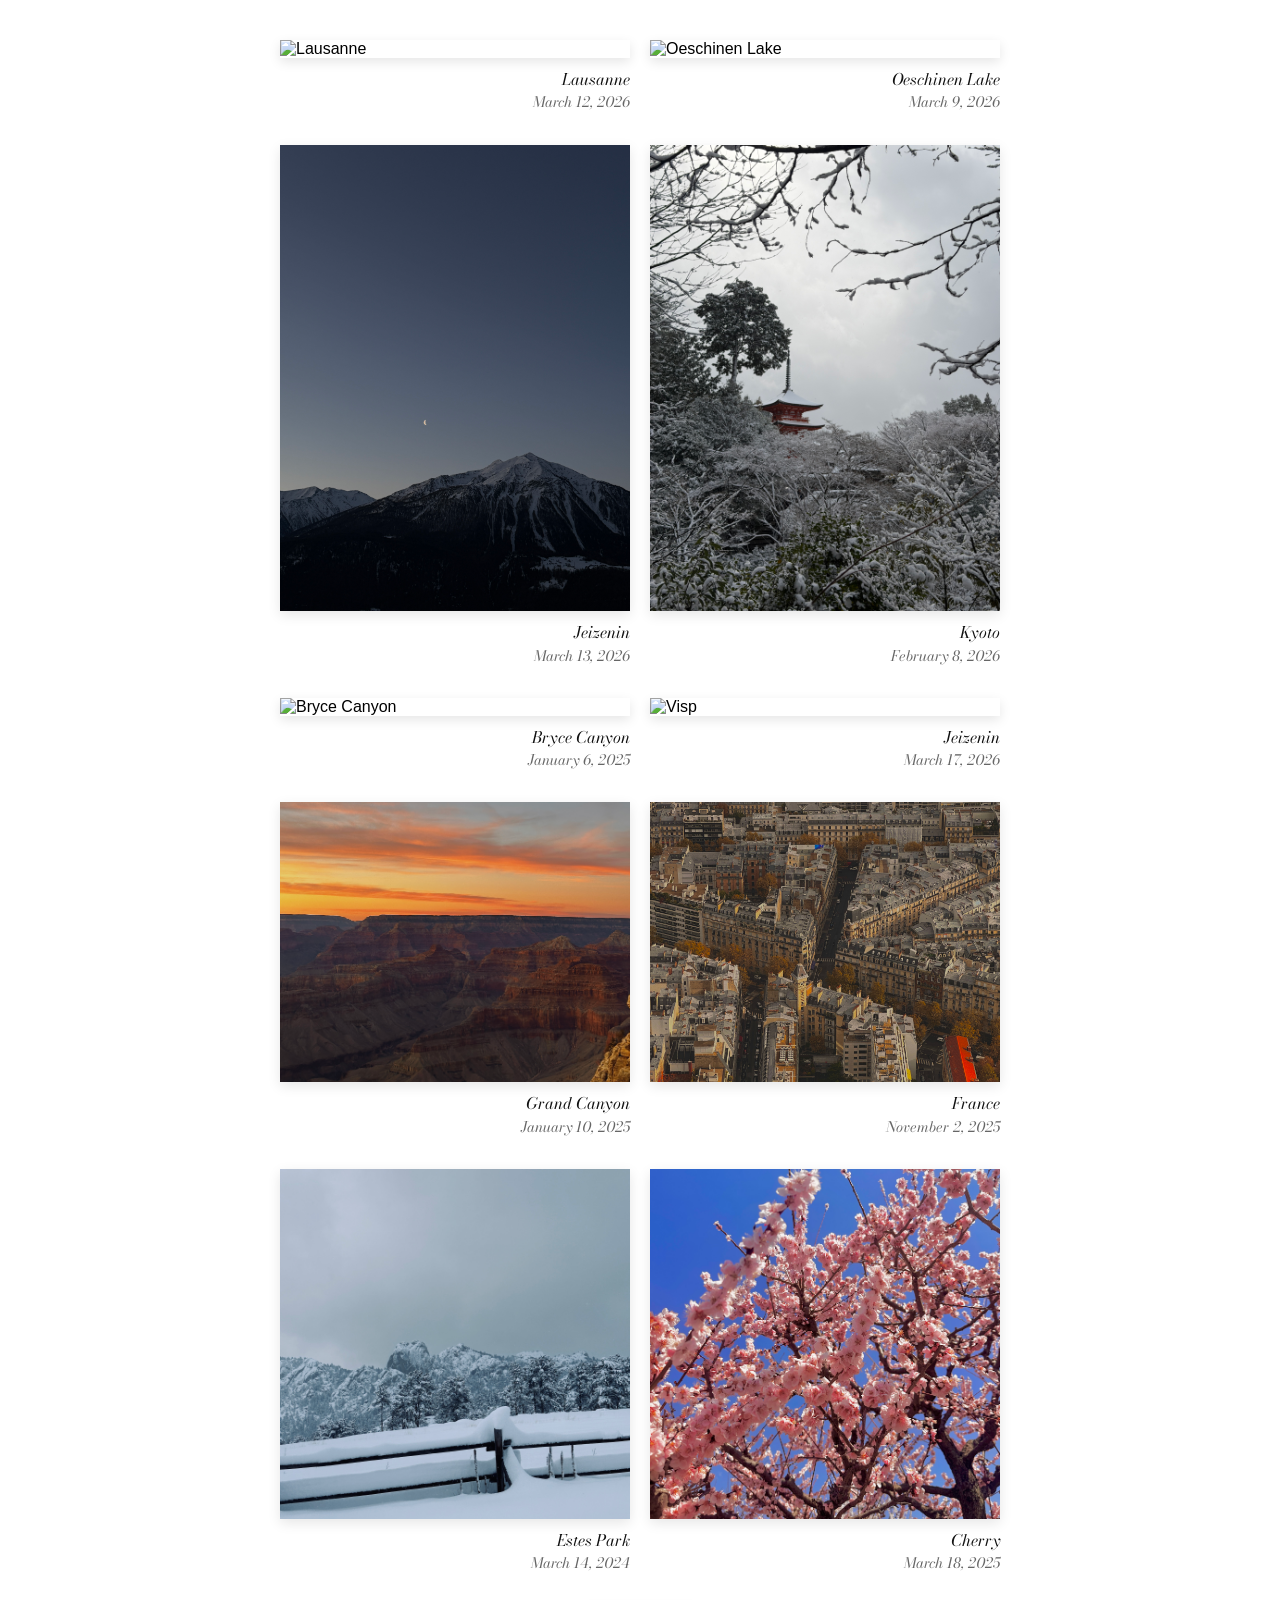
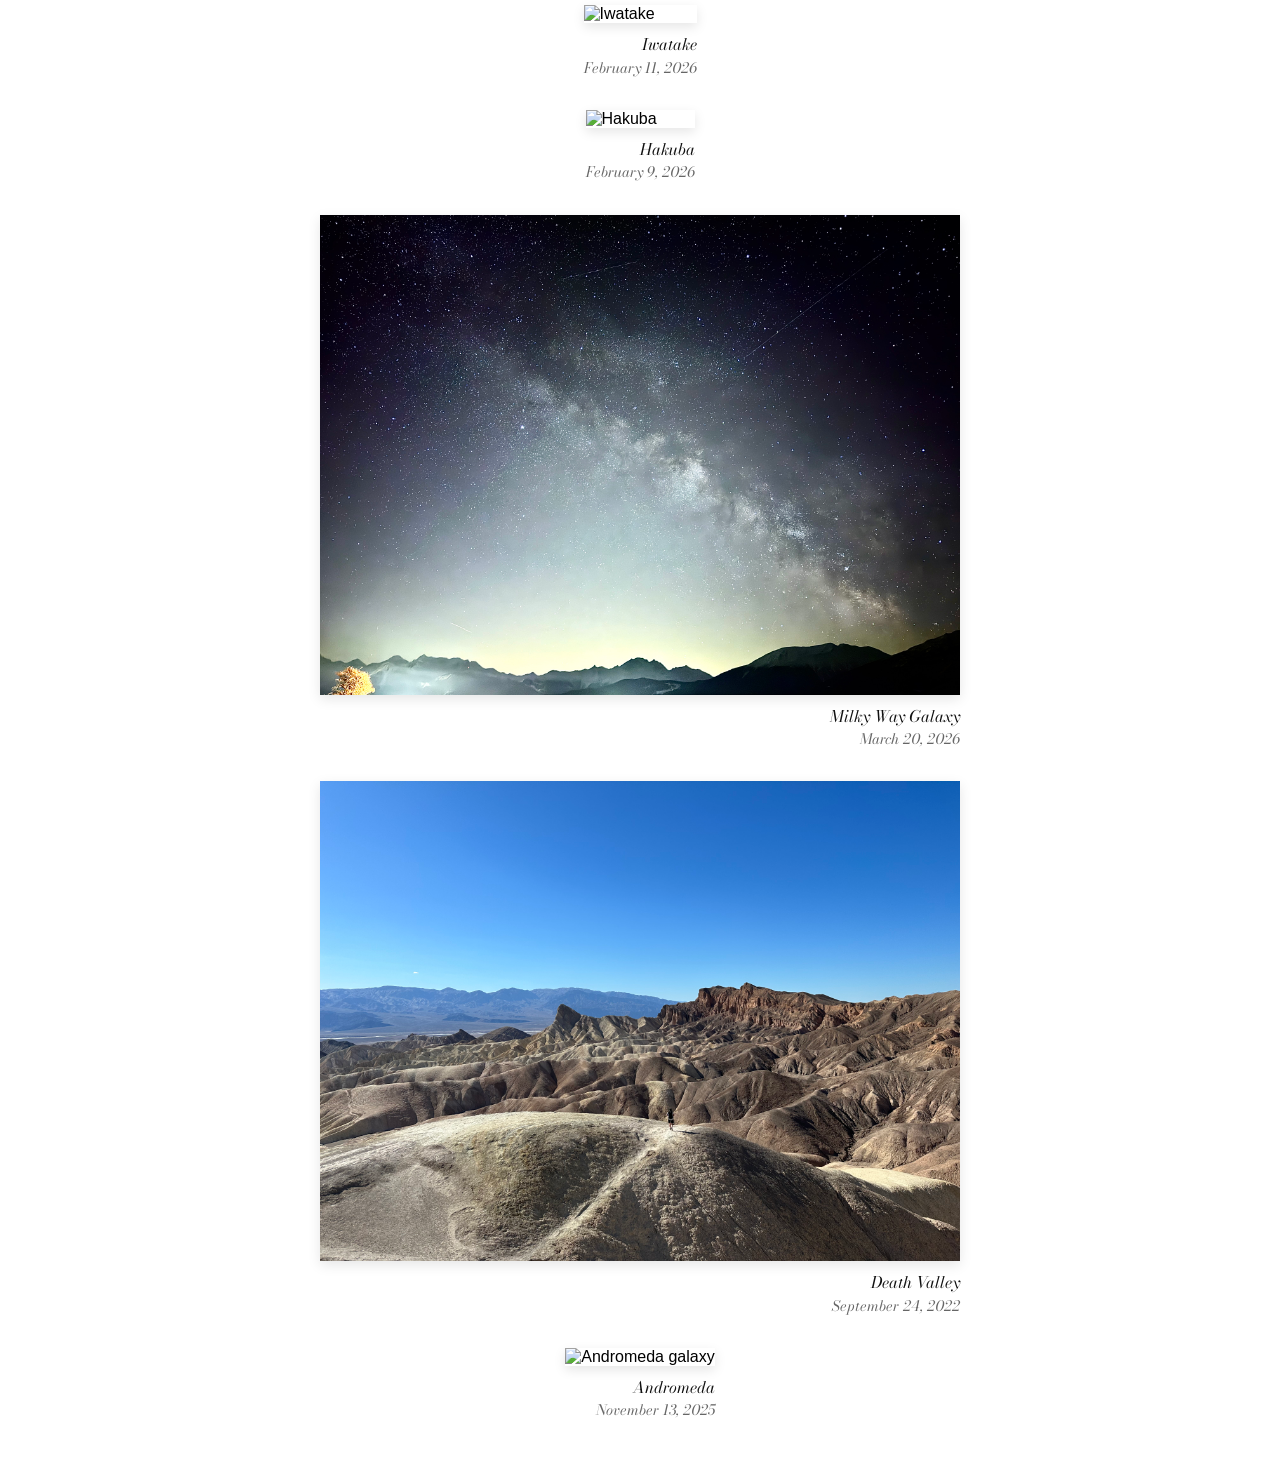
==== gallery/index.html @ 1785c8f6 "add gallery" ====
<!DOCTYPE html>
<html lang="en">
<head>
  <meta charset="UTF-8">
  <meta name="viewport" content="width=device-width, initial-scale=1.0">
  <title>Gallery - Harold Mciver</title>
  <link href="https://fonts.googleapis.com/css2?family=Roboto:wght@300;400;500&display=swap" rel="stylesheet">
  <link rel="stylesheet" href="../style.css">
  <link rel="icon" href="../poke.webp" type="image/webp">
</head>
<body class="gallery-page">
  <main class="gallery-container">
    <div class="gallery-stack">
      <div class="gallery-pair">
        <article class="gallery-row">
          <div class="gallery-row__frame">
            <div class="gallery-row__media">
              <img src="lausanne3-12-26.JPG" alt="Lausanne" title="Lausanne" data-date="March 12, 2026">
            </div>
            <div class="gallery-row__caption">
              <div class="gallery-row__title"></div>
              <div class="gallery-row__date"></div>
            </div>
          </div>
        </article>
        <article class="gallery-row">
          <div class="gallery-row__frame">
            <div class="gallery-row__media">
              <img src="Oeschinenlake3-9-26.JPG" alt="Oeschinen Lake" title="Oeschinen Lake" data-date="March 9, 2026">
            </div>
            <div class="gallery-row__caption">
              <div class="gallery-row__title"></div>
              <div class="gallery-row__date"></div>
            </div>
          </div>
        </article>
      </div>
      <div class="gallery-pair">
        <article class="gallery-row">
          <div class="gallery-row__frame">
            <div class="gallery-row__media">
              <img src="jeizenin,swiss3-13-26.JPG" alt="Jeizen-in, Switzerland" title="Jeizenin" data-date="March 13, 2026">
            </div>
            <div class="gallery-row__caption">
              <div class="gallery-row__title"></div>
              <div class="gallery-row__date"></div>
            </div>
          </div>
        </article>
        <article class="gallery-row">
          <div class="gallery-row__frame">
            <div class="gallery-row__media">
              <img src="kyoto2-8-26.JPG" alt="Kyoto" title="Kyoto" data-date="February 8, 2026">
            </div>
            <div class="gallery-row__caption">
              <div class="gallery-row__title"></div>
              <div class="gallery-row__date"></div>
            </div>
          </div>
        </article>
      </div>
      <div class="gallery-pair">
        <article class="gallery-row">
          <div class="gallery-row__frame">
            <div class="gallery-row__media">
              <img src="brycecanyon1-6-25.JPG" alt="Bryce Canyon" title="Bryce Canyon" data-date="January 6, 2025">
            </div>
            <div class="gallery-row__caption">
              <div class="gallery-row__title"></div>
              <div class="gallery-row__date"></div>
            </div>
          </div>
        </article>
        <article class="gallery-row">
          <div class="gallery-row__frame">
            <div class="gallery-row__media">
              <img src="visp3-17-26.JPG" alt="Visp" title="Jeizenin" data-date="March 17, 2026">
            </div>
            <div class="gallery-row__caption">
              <div class="gallery-row__title"></div>
              <div class="gallery-row__date"></div>
            </div>
          </div>
        </article>
      </div>
      <div class="gallery-pair">
        <article class="gallery-row">
          <div class="gallery-row__frame">
            <div class="gallery-row__media">
              <img src="grandcanyon1-3-25.JPG" alt="Grand Canyon" title="Grand Canyon" data-date="January 10, 2025">
            </div>
            <div class="gallery-row__caption">
              <div class="gallery-row__title"></div>
              <div class="gallery-row__date"></div>
            </div>
          </div>
        </article>
        <article class="gallery-row">
          <div class="gallery-row__frame">
            <div class="gallery-row__media">
              <img src="france11-2-25.JPG" alt="France" title="France" data-date="November 2, 2025">
            </div>
            <div class="gallery-row__caption">
              <div class="gallery-row__title"></div>
              <div class="gallery-row__date"></div>
            </div>
          </div>
        </article>
      </div>
      <div class="gallery-pair">
        <article class="gallery-row">
          <div class="gallery-row__frame">
            <div class="gallery-row__media">
              <img src="estes3-14-24.JPG" alt="Estes Park" title="Estes Park" data-date="March 14, 2024">
            </div>
            <div class="gallery-row__caption">
              <div class="gallery-row__title"></div>
              <div class="gallery-row__date"></div>
            </div>
          </div>
        </article>
        <article class="gallery-row">
          <div class="gallery-row__frame">
            <div class="gallery-row__media">
              <img src="cherry3-18-25.JPG" alt="Cherry blossoms" title="Cherry" data-date="March 18, 2025">
            </div>
            <div class="gallery-row__caption">
              <div class="gallery-row__title"></div>
              <div class="gallery-row__date"></div>
            </div>
          </div>
        </article>
      </div>
      <article class="gallery-row">
        <div class="gallery-row__frame">
          <div class="gallery-row__media">
            <img src="iwatake.jpg" alt="Iwatake" title="Iwatake" data-date="February 11, 2026">
          </div>
          <div class="gallery-row__caption">
            <div class="gallery-row__title"></div>
            <div class="gallery-row__date"></div>
          </div>
        </div>
      </article>
      <article class="gallery-row">
        <div class="gallery-row__frame">
          <div class="gallery-row__media">
            <img src="hakuba.jpg" alt="Hakuba" title="Hakuba" data-date="February 9, 2026">
          </div>
          <div class="gallery-row__caption">
            <div class="gallery-row__title"></div>
            <div class="gallery-row__date"></div>
          </div>
        </div>
      </article>
      <article class="gallery-row">
        <div class="gallery-row__frame">
          <div class="gallery-row__media">
            <img src="gampel3-20-26.JPG" alt="Gampel Pavilion" title="Milky Way Galaxy" data-date="March 20, 2026">
          </div>
          <div class="gallery-row__caption">
            <div class="gallery-row__title"></div>
            <div class="gallery-row__date"></div>
          </div>
        </div>
      </article>
      <article class="gallery-row">
        <div class="gallery-row__frame">
          <div class="gallery-row__media">
            <img src="deathvalley9-24-22.jpeg" alt="Death Valley" title="Death Valley" data-date="September 24, 2022">
          </div>
          <div class="gallery-row__caption">
            <div class="gallery-row__title"></div>
            <div class="gallery-row__date"></div>
          </div>
        </div>
      </article>
      <article class="gallery-row">
        <div class="gallery-row__frame">
          <div class="gallery-row__media">
            <img src="andromeda11-13-2025.jpg" alt="Andromeda galaxy" title="Andromeda" data-date="November 13, 2025">
          </div>
          <div class="gallery-row__caption">
            <div class="gallery-row__title"></div>
            <div class="gallery-row__date"></div>
          </div>
        </div>
      </article>
    </div>
  </main>
  <script>
    document.querySelectorAll(".gallery-row").forEach(function (row) {
      var img = row.querySelector("img");
      if (!img) return;
      var titleEl = row.querySelector(".gallery-row__title");
      var dateEl = row.querySelector(".gallery-row__date");
      if (titleEl) titleEl.textContent = img.getAttribute("title") || "";
      if (dateEl) {
        var d = img.getAttribute("data-date");
        if (d) dateEl.textContent = d;
        else dateEl.parentNode.removeChild(dateEl);
      }
    });
  </script>
</body>
</html>
---- style.css ----
@import url("https://fonts.googleapis.com/css2?family=Bodoni+Moda:ital,wght@1,400&display=swap");

/* Reset */
* {
  margin: 0;
  padding: 0;
  box-sizing: border-box;
}

html {
  min-height: 100%;
}

body {
  font-family: "Helvetica Neue", Helvetica, Arial, sans-serif;
  color: #000;
  background: #fff;
  min-height: 100vh;
  min-height: 100dvh;
  margin: 0;
  padding: 24px 16px;
  box-sizing: border-box;
  display: grid;
  place-items: center;
}

.container {
  width: min(100%, 420px);
  max-width: 420px;
  margin: 0;
}

/* Profile section */
.profile {
  display: flex;
  align-items: center;
  margin-bottom: 24px;
  flex-wrap: nowrap;
}
.profile-image {
  width: 180px;
  height: 10px;
  object-fit: cover;
  border-radius: 10px;
  border: 2px solid #000;
  margin-right: 16px;
}
.profile-info {
  flex: 1;
  min-width: 0;
}
.profile-title {
  font-size: 1.5rem;
  font-weight: 500;
  margin-bottom: 4px;
}
.profile-header {
  font-size: 0.95rem;
  font-weight: 300;
  margin-bottom: 3px;
}

/* Social icons */
.social-icons {
  margin-top: 4px;
}
.social-icons a {
  margin-right: 6px;
}
.social-icons img {
  height: 22px;
  width: auto;
  vertical-align: middle;
  transition: transform 0.2s ease;
}
.social-icons a:hover img {
  transform: scale(1.2);
}
.social-icons img.gallery-icon {
  height: 26px;
}

/* Intro section */
.intro {
  margin-top: 12px;
}
.intro h2 {
  font-size: 1.4rem;
  font-weight: 500;
  margin-bottom: 8px;
}
.intro p {
  font-size: 0.95rem;
  line-height: 1.5;
  margin-bottom: 16px;
  font-weight: 300;
}

/* Resume button */
.resume-button {
  display: inline-block;
  background: #000;
  color: #fff;
  padding: 8px 16px;
  border-radius: 6px;
  text-decoration: none;
  font-size: 0.95rem;
  font-weight: 500;
  transition: background 0.2s ease, transform 0.2s ease;
}
.resume-button:hover {
  background: #222;
  transform: scale(1.05);
}

/* Responsive tweaks */
@media (max-width: 480px) {
  body {
    padding: 24px 16px;
  }
  .profile-image {
    width: 100px;
    height: 100px;
  }
}

/* Gallery page */
body.gallery-page {
  background: #fff;
  display: flex;
  justify-content: center;
  align-items: flex-start;
  min-height: 100vh;
  min-height: 100dvh;
  margin: 0;
  padding: 40px 20px;
  box-sizing: border-box;
}

.gallery-container {
  width: 100%;
  max-width: min(720px, 100%);
  margin: 0 auto;
}

.gallery-stack {
  display: flex;
  flex-direction: column;
  align-items: stretch;
  gap: 32px;
  width: 100%;
}

.gallery-pair {
  display: flex;
  flex-wrap: wrap;
  justify-content: center;
  align-items: flex-start;
  gap: 16px 20px;
  width: 100%;
}

.gallery-pair .gallery-row {
  flex: 1 1 calc(50% - 10px);
  min-width: min(100%, 240px);
  max-width: 100%;
}

.gallery-row {
  width: 100%;
  display: flex;
  justify-content: center;
}

/* Shrink-wraps to image width so caption aligns to the photo’s right edge */
.gallery-row__frame {
  display: flex;
  flex-direction: column;
  align-items: stretch;
  width: fit-content;
  max-width: 100%;
}

.gallery-pair .gallery-row__frame {
  width: 100%;
}

.gallery-row__media {
  display: block;
}

.gallery-row__media img {
  display: block;
  width: auto;
  max-width: 100%;
  height: auto;
  max-height: min(58dvh, 480px);
  box-shadow: 0 4px 12px rgba(0, 0, 0, 0.1);
}

.gallery-pair .gallery-row__media img {
  max-height: min(68dvh, 580px);
}

.gallery-row__caption {
  margin-top: 10px;
  text-align: right;
  width: 100%;
  box-sizing: border-box;
  font-family: "Bodoni 72", "Bodoni Moda", "Bodoni MT", Didot, Georgia, serif;
  font-style: italic;
}

.gallery-row__title {
  font-weight: 400;
  font-size: 1rem;
  line-height: 1.4;
  color: #111;
}

.gallery-row__date {
  font-weight: 400;
  font-size: 0.9rem;
  line-height: 1.4;
  color: #666;
  margin-top: 2px;
}
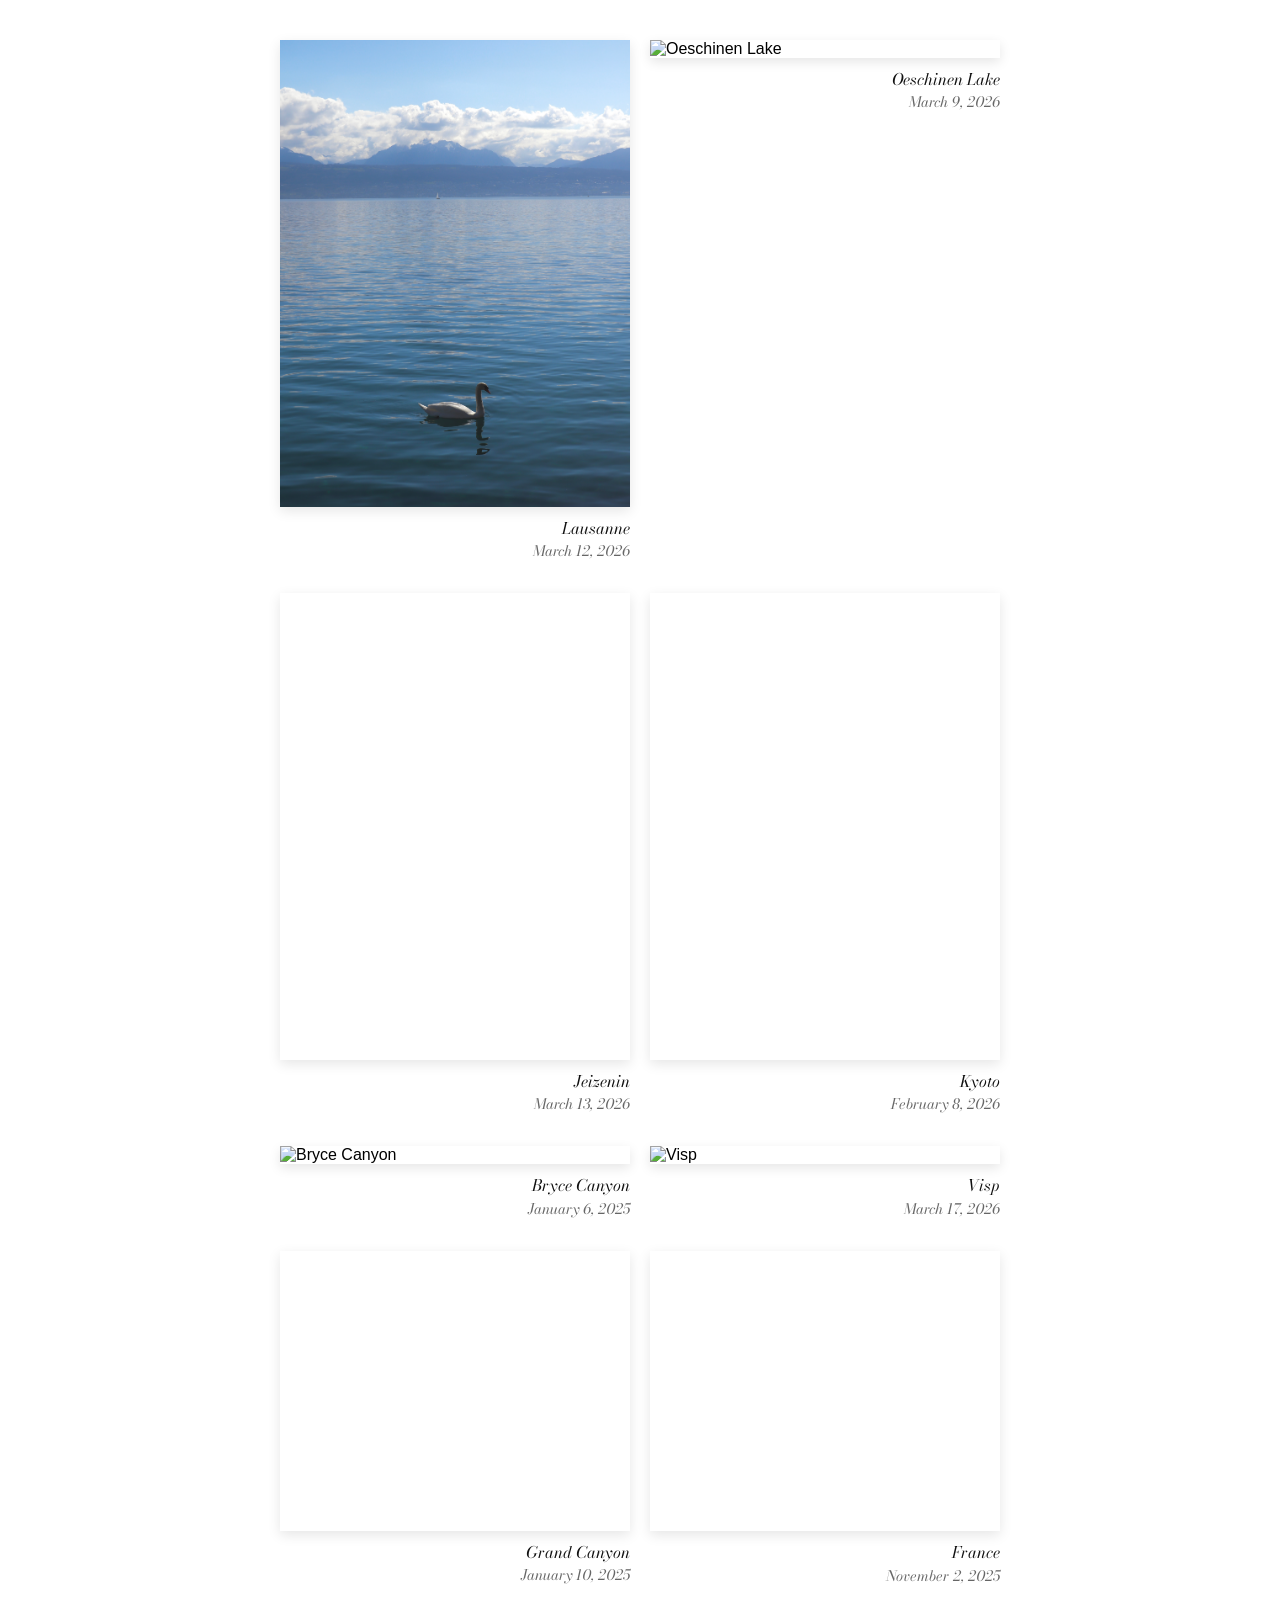
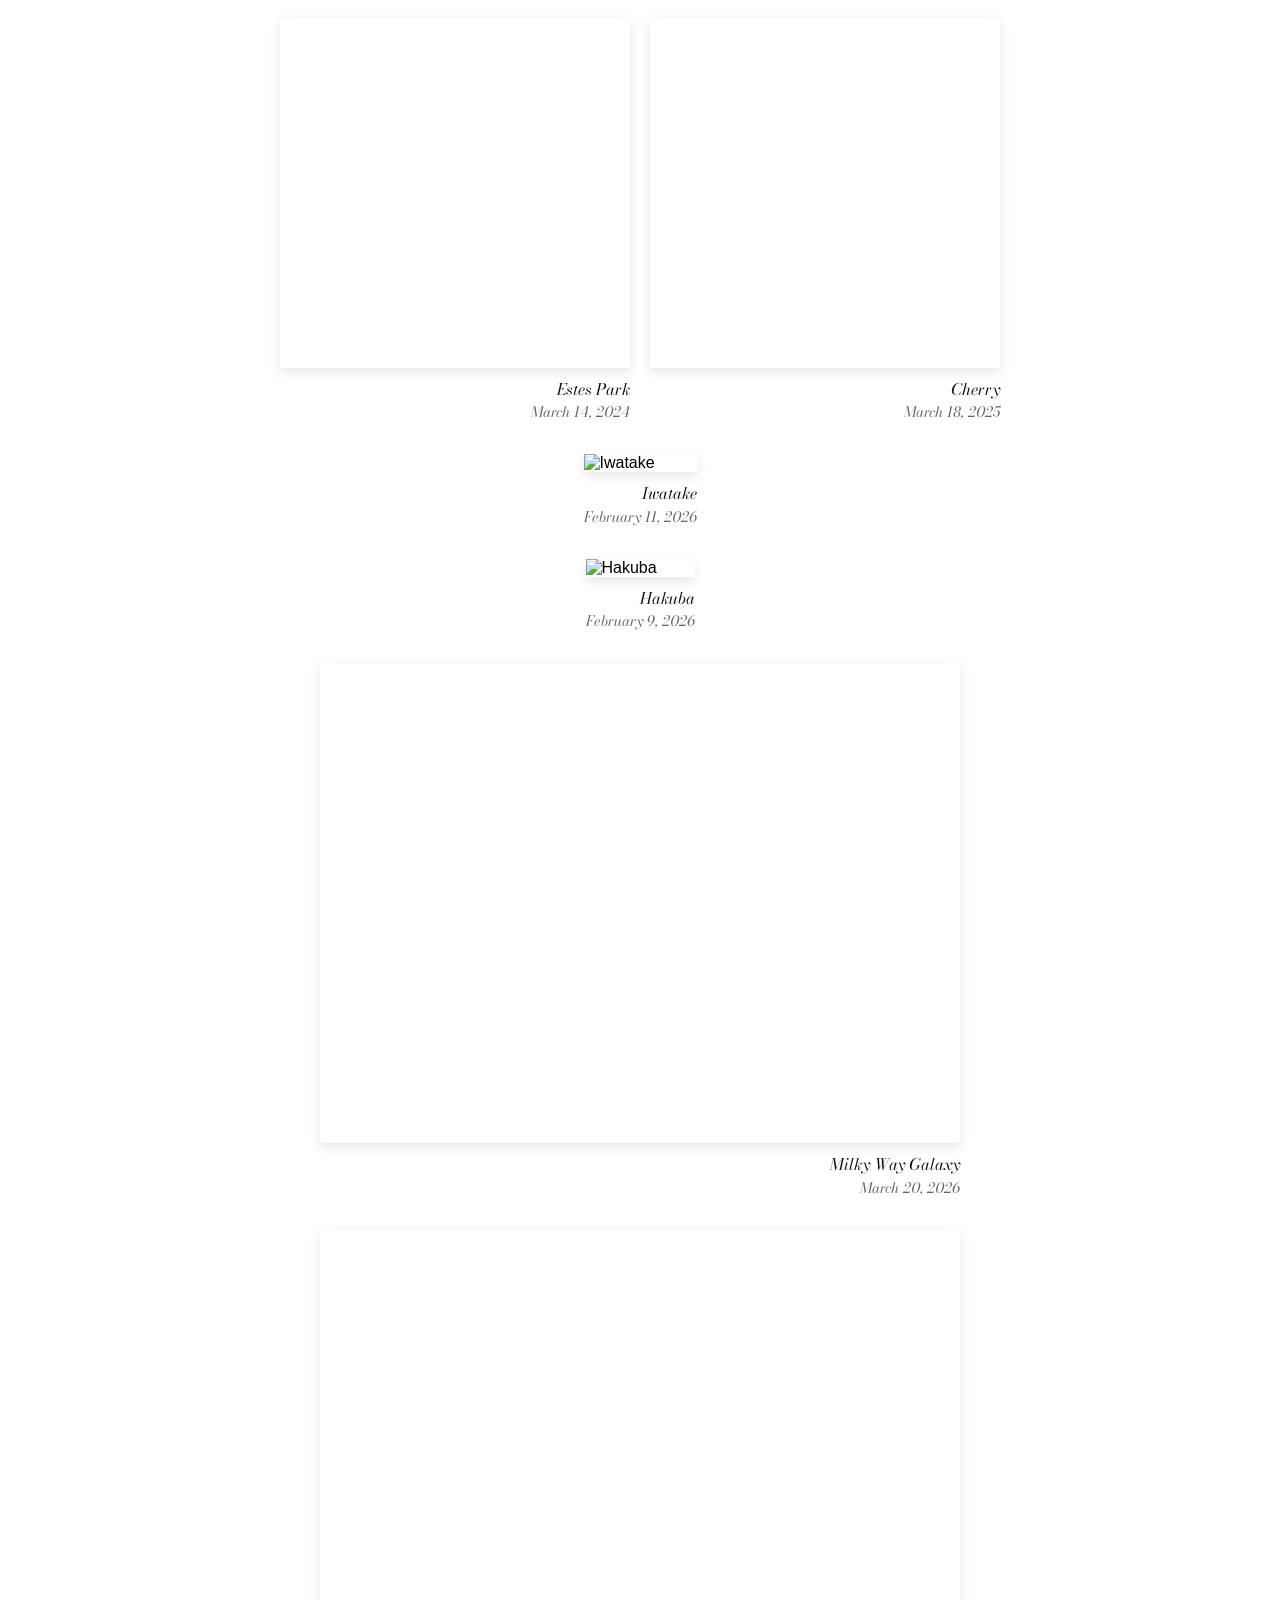
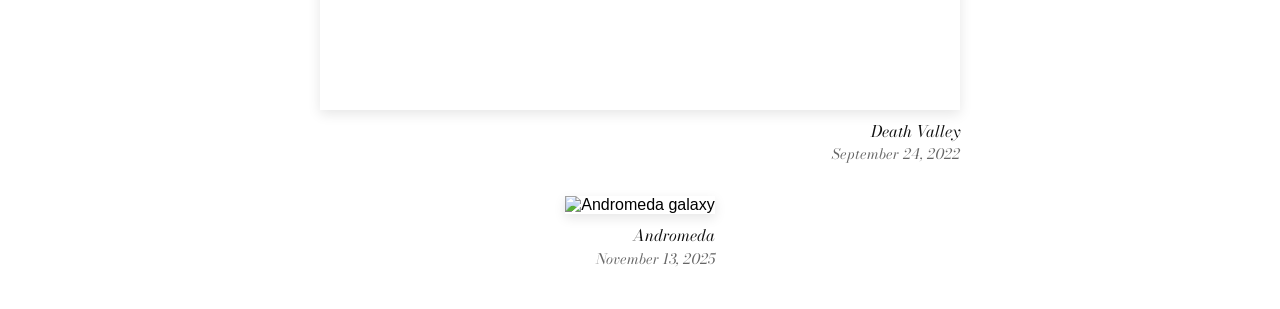
==== commit a0e69aac: "fix loading" ====
--- a/gallery/index.html
+++ b/gallery/index.html
@@ -15,170 +15,170 @@
         <article class="gallery-row">
           <div class="gallery-row__frame">
             <div class="gallery-row__media">
-              <img src="lausanne3-12-26.JPG" alt="Lausanne" title="Lausanne" data-date="March 12, 2026">
-            </div>
-            <div class="gallery-row__caption">
-              <div class="gallery-row__title"></div>
-              <div class="gallery-row__date"></div>
-            </div>
-          </div>
-        </article>
-        <article class="gallery-row">
-          <div class="gallery-row__frame">
-            <div class="gallery-row__media">
-              <img src="Oeschinenlake3-9-26.JPG" alt="Oeschinen Lake" title="Oeschinen Lake" data-date="March 9, 2026">
-            </div>
-            <div class="gallery-row__caption">
-              <div class="gallery-row__title"></div>
-              <div class="gallery-row__date"></div>
-            </div>
-          </div>
-        </article>
-      </div>
-      <div class="gallery-pair">
-        <article class="gallery-row">
-          <div class="gallery-row__frame">
-            <div class="gallery-row__media">
-              <img src="jeizenin,swiss3-13-26.JPG" alt="Jeizen-in, Switzerland" title="Jeizenin" data-date="March 13, 2026">
-            </div>
-            <div class="gallery-row__caption">
-              <div class="gallery-row__title"></div>
-              <div class="gallery-row__date"></div>
-            </div>
-          </div>
-        </article>
-        <article class="gallery-row">
-          <div class="gallery-row__frame">
-            <div class="gallery-row__media">
-              <img src="kyoto2-8-26.JPG" alt="Kyoto" title="Kyoto" data-date="February 8, 2026">
-            </div>
-            <div class="gallery-row__caption">
-              <div class="gallery-row__title"></div>
-              <div class="gallery-row__date"></div>
-            </div>
-          </div>
-        </article>
-      </div>
-      <div class="gallery-pair">
-        <article class="gallery-row">
-          <div class="gallery-row__frame">
-            <div class="gallery-row__media">
-              <img src="brycecanyon1-6-25.JPG" alt="Bryce Canyon" title="Bryce Canyon" data-date="January 6, 2025">
-            </div>
-            <div class="gallery-row__caption">
-              <div class="gallery-row__title"></div>
-              <div class="gallery-row__date"></div>
-            </div>
-          </div>
-        </article>
-        <article class="gallery-row">
-          <div class="gallery-row__frame">
-            <div class="gallery-row__media">
-              <img src="visp3-17-26.JPG" alt="Visp" title="Jeizenin" data-date="March 17, 2026">
-            </div>
-            <div class="gallery-row__caption">
-              <div class="gallery-row__title"></div>
-              <div class="gallery-row__date"></div>
-            </div>
-          </div>
-        </article>
-      </div>
-      <div class="gallery-pair">
-        <article class="gallery-row">
-          <div class="gallery-row__frame">
-            <div class="gallery-row__media">
-              <img src="grandcanyon1-3-25.JPG" alt="Grand Canyon" title="Grand Canyon" data-date="January 10, 2025">
-            </div>
-            <div class="gallery-row__caption">
-              <div class="gallery-row__title"></div>
-              <div class="gallery-row__date"></div>
-            </div>
-          </div>
-        </article>
-        <article class="gallery-row">
-          <div class="gallery-row__frame">
-            <div class="gallery-row__media">
-              <img src="france11-2-25.JPG" alt="France" title="France" data-date="November 2, 2025">
-            </div>
-            <div class="gallery-row__caption">
-              <div class="gallery-row__title"></div>
-              <div class="gallery-row__date"></div>
-            </div>
-          </div>
-        </article>
-      </div>
-      <div class="gallery-pair">
-        <article class="gallery-row">
-          <div class="gallery-row__frame">
-            <div class="gallery-row__media">
-              <img src="estes3-14-24.JPG" alt="Estes Park" title="Estes Park" data-date="March 14, 2024">
-            </div>
-            <div class="gallery-row__caption">
-              <div class="gallery-row__title"></div>
-              <div class="gallery-row__date"></div>
-            </div>
-          </div>
-        </article>
-        <article class="gallery-row">
-          <div class="gallery-row__frame">
-            <div class="gallery-row__media">
-              <img src="cherry3-18-25.JPG" alt="Cherry blossoms" title="Cherry" data-date="March 18, 2025">
-            </div>
-            <div class="gallery-row__caption">
-              <div class="gallery-row__title"></div>
-              <div class="gallery-row__date"></div>
-            </div>
-          </div>
-        </article>
-      </div>
-      <article class="gallery-row">
-        <div class="gallery-row__frame">
-          <div class="gallery-row__media">
-            <img src="iwatake.jpg" alt="Iwatake" title="Iwatake" data-date="February 11, 2026">
-          </div>
-          <div class="gallery-row__caption">
-            <div class="gallery-row__title"></div>
-            <div class="gallery-row__date"></div>
-          </div>
-        </div>
-      </article>
-      <article class="gallery-row">
-        <div class="gallery-row__frame">
-          <div class="gallery-row__media">
-            <img src="hakuba.jpg" alt="Hakuba" title="Hakuba" data-date="February 9, 2026">
-          </div>
-          <div class="gallery-row__caption">
-            <div class="gallery-row__title"></div>
-            <div class="gallery-row__date"></div>
-          </div>
-        </div>
-      </article>
-      <article class="gallery-row">
-        <div class="gallery-row__frame">
-          <div class="gallery-row__media">
-            <img src="gampel3-20-26.JPG" alt="Gampel Pavilion" title="Milky Way Galaxy" data-date="March 20, 2026">
-          </div>
-          <div class="gallery-row__caption">
-            <div class="gallery-row__title"></div>
-            <div class="gallery-row__date"></div>
-          </div>
-        </div>
-      </article>
-      <article class="gallery-row">
-        <div class="gallery-row__frame">
-          <div class="gallery-row__media">
-            <img src="deathvalley9-24-22.jpeg" alt="Death Valley" title="Death Valley" data-date="September 24, 2022">
-          </div>
-          <div class="gallery-row__caption">
-            <div class="gallery-row__title"></div>
-            <div class="gallery-row__date"></div>
-          </div>
-        </div>
-      </article>
-      <article class="gallery-row">
-        <div class="gallery-row__frame">
-          <div class="gallery-row__media">
-            <img src="andromeda11-13-2025.jpg" alt="Andromeda galaxy" title="Andromeda" data-date="November 13, 2025">
+              <img src="lausanne3-12-26.jpg" alt="Lausanne" title="Lausanne" data-date="March 12, 2026" decoding="async">
+            </div>
+            <div class="gallery-row__caption">
+              <div class="gallery-row__title"></div>
+              <div class="gallery-row__date"></div>
+            </div>
+          </div>
+        </article>
+        <article class="gallery-row">
+          <div class="gallery-row__frame">
+            <div class="gallery-row__media">
+              <img src="Oeschinenlake3-9-26.JPG" alt="Oeschinen Lake" title="Oeschinen Lake" data-date="March 9, 2026" decoding="async">
+            </div>
+            <div class="gallery-row__caption">
+              <div class="gallery-row__title"></div>
+              <div class="gallery-row__date"></div>
+            </div>
+          </div>
+        </article>
+      </div>
+      <div class="gallery-pair">
+        <article class="gallery-row">
+          <div class="gallery-row__frame">
+            <div class="gallery-row__media">
+              <img src="jeizenin,swiss3-13-26.JPG" alt="Jeizen-in, Switzerland" title="Jeizenin" data-date="March 13, 2026" loading="lazy" decoding="async">
+            </div>
+            <div class="gallery-row__caption">
+              <div class="gallery-row__title"></div>
+              <div class="gallery-row__date"></div>
+            </div>
+          </div>
+        </article>
+        <article class="gallery-row">
+          <div class="gallery-row__frame">
+            <div class="gallery-row__media">
+              <img src="kyoto2-8-26.JPG" alt="Kyoto" title="Kyoto" data-date="February 8, 2026" loading="lazy" decoding="async">
+            </div>
+            <div class="gallery-row__caption">
+              <div class="gallery-row__title"></div>
+              <div class="gallery-row__date"></div>
+            </div>
+          </div>
+        </article>
+      </div>
+      <div class="gallery-pair">
+        <article class="gallery-row">
+          <div class="gallery-row__frame">
+            <div class="gallery-row__media">
+              <img src="brycecanyon1-6-25.JPG" alt="Bryce Canyon" title="Bryce Canyon" data-date="January 6, 2025" loading="lazy" decoding="async">
+            </div>
+            <div class="gallery-row__caption">
+              <div class="gallery-row__title"></div>
+              <div class="gallery-row__date"></div>
+            </div>
+          </div>
+        </article>
+        <article class="gallery-row">
+          <div class="gallery-row__frame">
+            <div class="gallery-row__media">
+              <img src="visp3-17-26.JPG" alt="Visp" title="Visp" data-date="March 17, 2026" loading="lazy" decoding="async">
+            </div>
+            <div class="gallery-row__caption">
+              <div class="gallery-row__title"></div>
+              <div class="gallery-row__date"></div>
+            </div>
+          </div>
+        </article>
+      </div>
+      <div class="gallery-pair">
+        <article class="gallery-row">
+          <div class="gallery-row__frame">
+            <div class="gallery-row__media">
+              <img src="grandcanyon1-3-25.JPG" alt="Grand Canyon" title="Grand Canyon" data-date="January 10, 2025" loading="lazy" decoding="async">
+            </div>
+            <div class="gallery-row__caption">
+              <div class="gallery-row__title"></div>
+              <div class="gallery-row__date"></div>
+            </div>
+          </div>
+        </article>
+        <article class="gallery-row">
+          <div class="gallery-row__frame">
+            <div class="gallery-row__media">
+              <img src="france11-2-25.JPG" alt="France" title="France" data-date="November 2, 2025" loading="lazy" decoding="async">
+            </div>
+            <div class="gallery-row__caption">
+              <div class="gallery-row__title"></div>
+              <div class="gallery-row__date"></div>
+            </div>
+          </div>
+        </article>
+      </div>
+      <div class="gallery-pair">
+        <article class="gallery-row">
+          <div class="gallery-row__frame">
+            <div class="gallery-row__media">
+              <img src="estes3-14-24.JPG" alt="Estes Park" title="Estes Park" data-date="March 14, 2024" loading="lazy" decoding="async">
+            </div>
+            <div class="gallery-row__caption">
+              <div class="gallery-row__title"></div>
+              <div class="gallery-row__date"></div>
+            </div>
+          </div>
+        </article>
+        <article class="gallery-row">
+          <div class="gallery-row__frame">
+            <div class="gallery-row__media">
+              <img src="cherry3-18-25.JPG" alt="Cherry blossoms" title="Cherry" data-date="March 18, 2025" loading="lazy" decoding="async">
+            </div>
+            <div class="gallery-row__caption">
+              <div class="gallery-row__title"></div>
+              <div class="gallery-row__date"></div>
+            </div>
+          </div>
+        </article>
+      </div>
+      <article class="gallery-row">
+        <div class="gallery-row__frame">
+          <div class="gallery-row__media">
+            <img src="iwatake.jpg" alt="Iwatake" title="Iwatake" data-date="February 11, 2026" loading="lazy" decoding="async">
+          </div>
+          <div class="gallery-row__caption">
+            <div class="gallery-row__title"></div>
+            <div class="gallery-row__date"></div>
+          </div>
+        </div>
+      </article>
+      <article class="gallery-row">
+        <div class="gallery-row__frame">
+          <div class="gallery-row__media">
+            <img src="hakuba.jpg" alt="Hakuba" title="Hakuba" data-date="February 9, 2026" loading="lazy" decoding="async">
+          </div>
+          <div class="gallery-row__caption">
+            <div class="gallery-row__title"></div>
+            <div class="gallery-row__date"></div>
+          </div>
+        </div>
+      </article>
+      <article class="gallery-row">
+        <div class="gallery-row__frame">
+          <div class="gallery-row__media">
+            <img src="gampel3-20-26.JPG" alt="Gampel Pavilion" title="Milky Way Galaxy" data-date="March 20, 2026" loading="lazy" decoding="async">
+          </div>
+          <div class="gallery-row__caption">
+            <div class="gallery-row__title"></div>
+            <div class="gallery-row__date"></div>
+          </div>
+        </div>
+      </article>
+      <article class="gallery-row">
+        <div class="gallery-row__frame">
+          <div class="gallery-row__media">
+            <img src="deathvalley9-24-22.jpeg" alt="Death Valley" title="Death Valley" data-date="September 24, 2022" loading="lazy" decoding="async">
+          </div>
+          <div class="gallery-row__caption">
+            <div class="gallery-row__title"></div>
+            <div class="gallery-row__date"></div>
+          </div>
+        </div>
+      </article>
+      <article class="gallery-row">
+        <div class="gallery-row__frame">
+          <div class="gallery-row__media">
+            <img src="andromeda11-13-2025.jpg" alt="Andromeda galaxy" title="Andromeda" data-date="November 13, 2025" loading="lazy" decoding="async">
           </div>
           <div class="gallery-row__caption">
             <div class="gallery-row__title"></div>
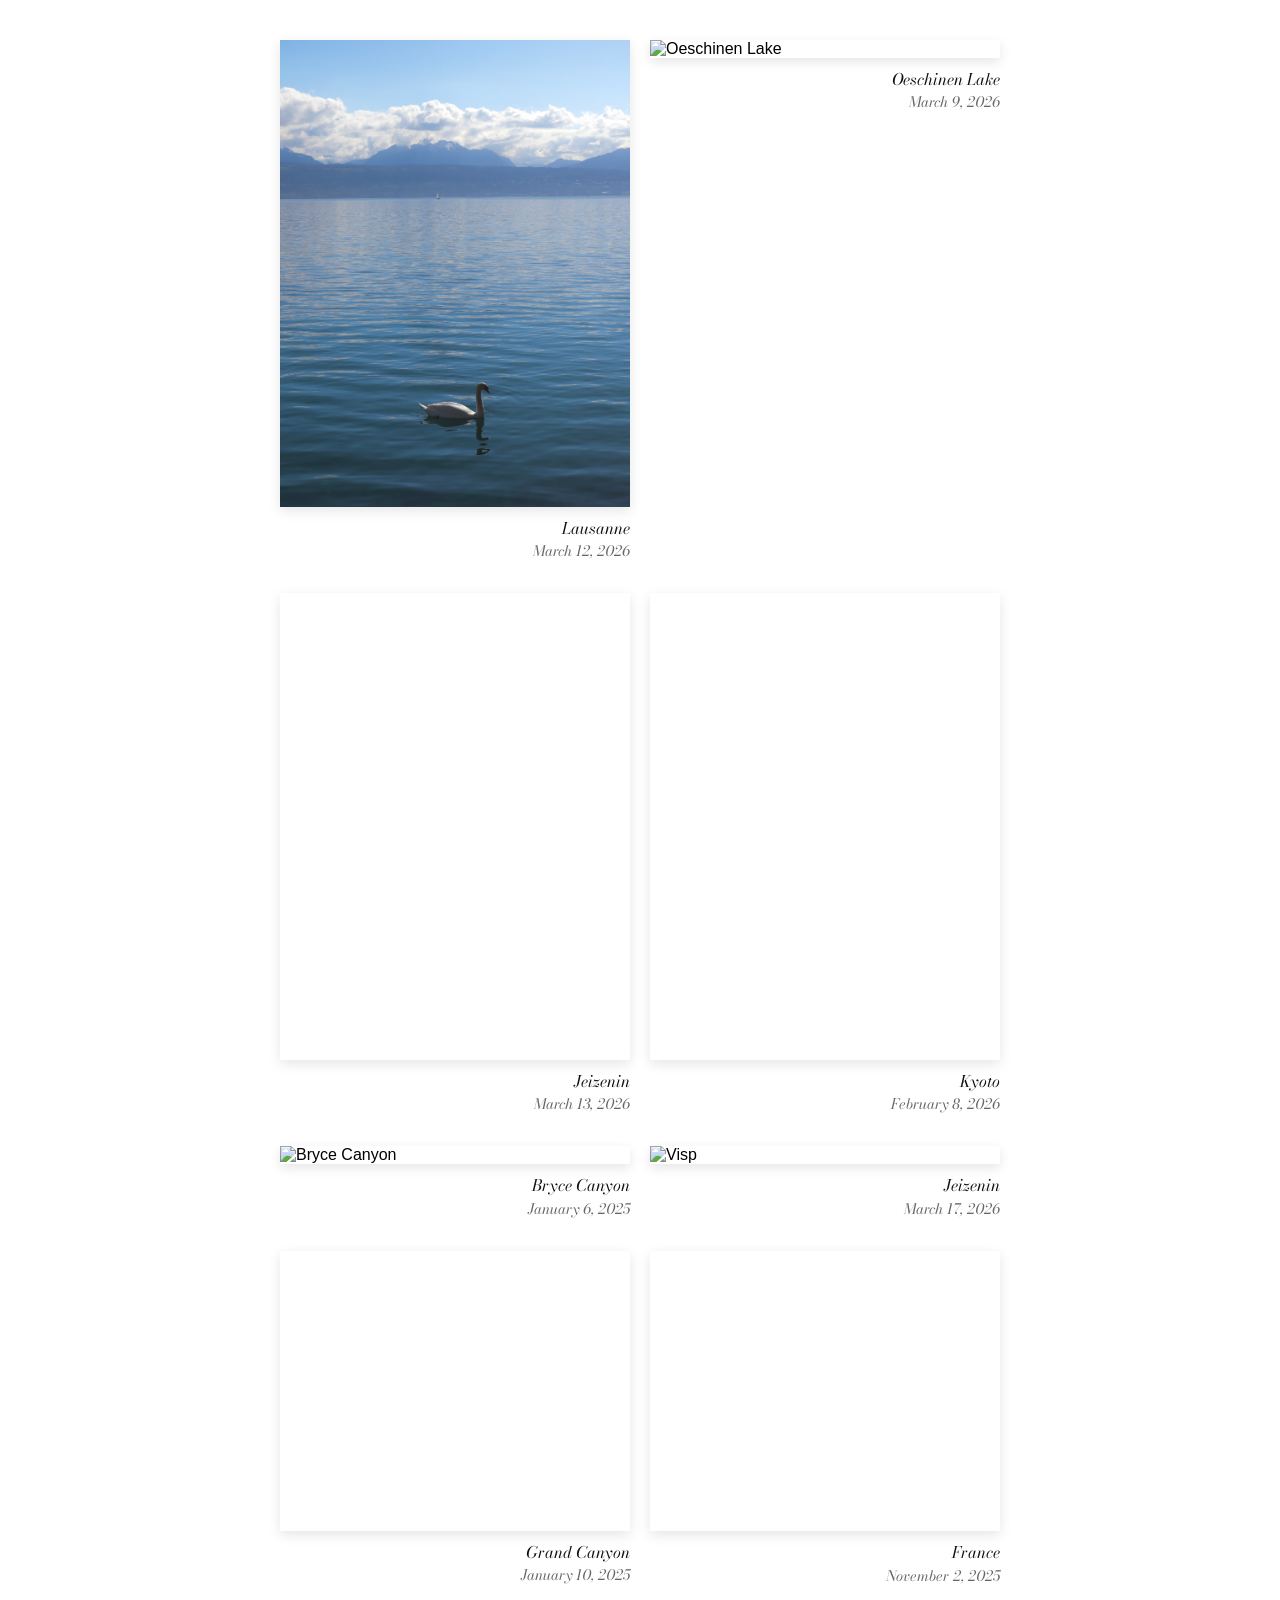
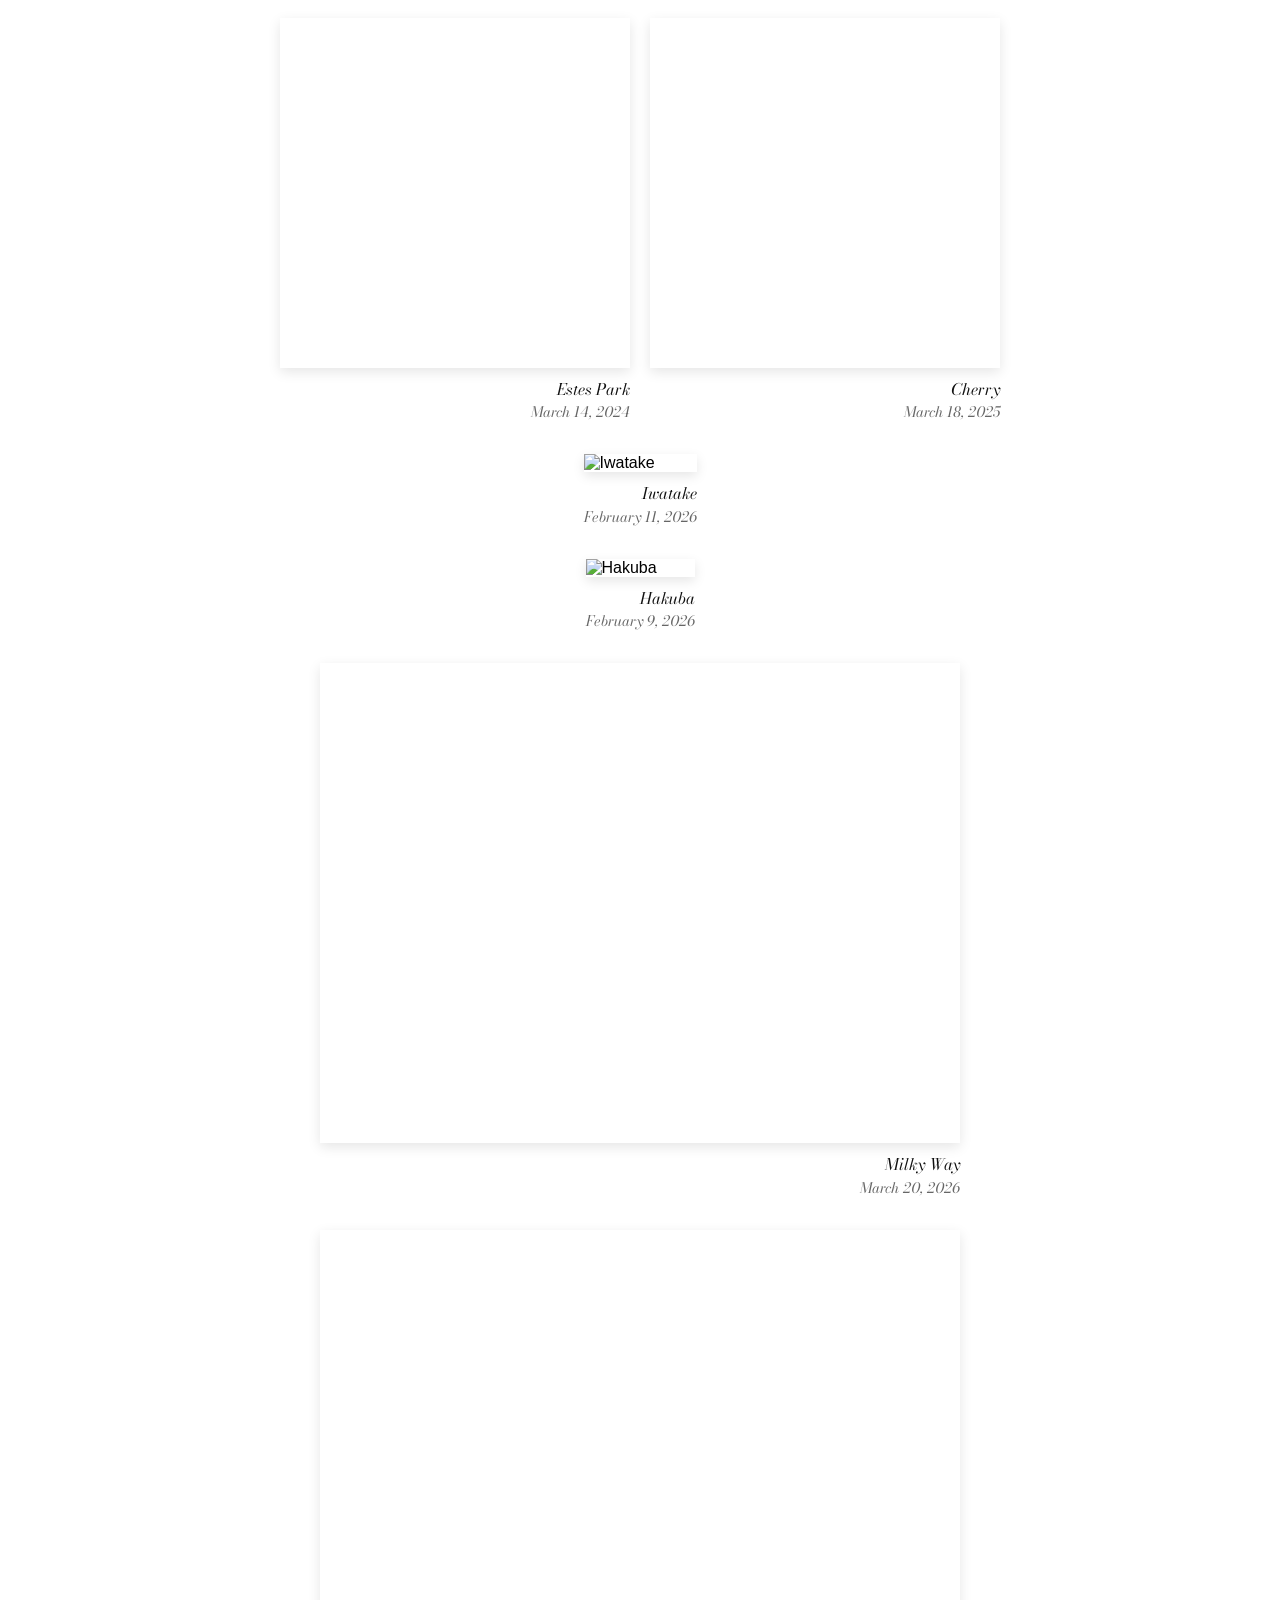
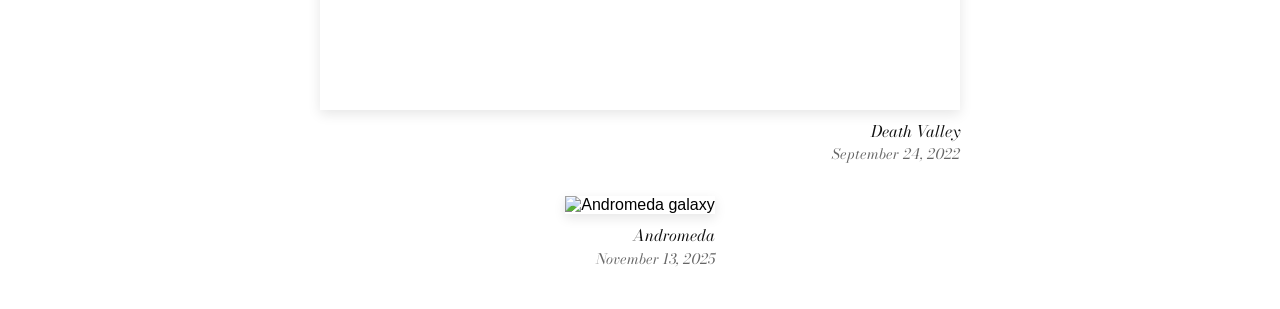
==== commit 334ff9c9: "faster loading" ====
--- a/gallery/index.html
+++ b/gallery/index.html
@@ -74,7 +74,7 @@
         <article class="gallery-row">
           <div class="gallery-row__frame">
             <div class="gallery-row__media">
-              <img src="visp3-17-26.JPG" alt="Visp" title="Visp" data-date="March 17, 2026" loading="lazy" decoding="async">
+              <img src="visp3-17-26.JPG" alt="Visp" title="Jeizenin" data-date="March 17, 2026" loading="lazy" decoding="async">
             </div>
             <div class="gallery-row__caption">
               <div class="gallery-row__title"></div>
@@ -156,7 +156,7 @@
       <article class="gallery-row">
         <div class="gallery-row__frame">
           <div class="gallery-row__media">
-            <img src="gampel3-20-26.JPG" alt="Gampel Pavilion" title="Milky Way Galaxy" data-date="March 20, 2026" loading="lazy" decoding="async">
+            <img src="gampel3-20-26.JPG" alt="Gampel Pavilion" title="Milky Way" data-date="March 20, 2026" loading="lazy" decoding="async">
           </div>
           <div class="gallery-row__caption">
             <div class="gallery-row__title"></div>
--- a/style.css
+++ b/style.css
@@ -63,9 +63,30 @@
 /* Social icons */
 .social-icons {
   margin-top: 4px;
+  display: flex;
+  flex-wrap: wrap;
+  align-items: center;
+  gap: 6px;
 }
 .social-icons a {
-  margin-right: 6px;
+  margin-right: 0;
+}
+.social-icons-resume {
+  display: inline-block;
+  padding: 4px 12px;
+  font-size: 0.95rem;
+  font-weight: 300;
+  font-family: inherit;
+  color: #000;
+  background: #fff;
+  border: 1px solid #000;
+  text-decoration: none;
+  line-height: 1.2;
+  transition: background 0.15s ease, color 0.15s ease;
+}
+.social-icons-resume:hover {
+  background: #000;
+  color: #fff;
 }
 .social-icons img {
   height: 22px;
